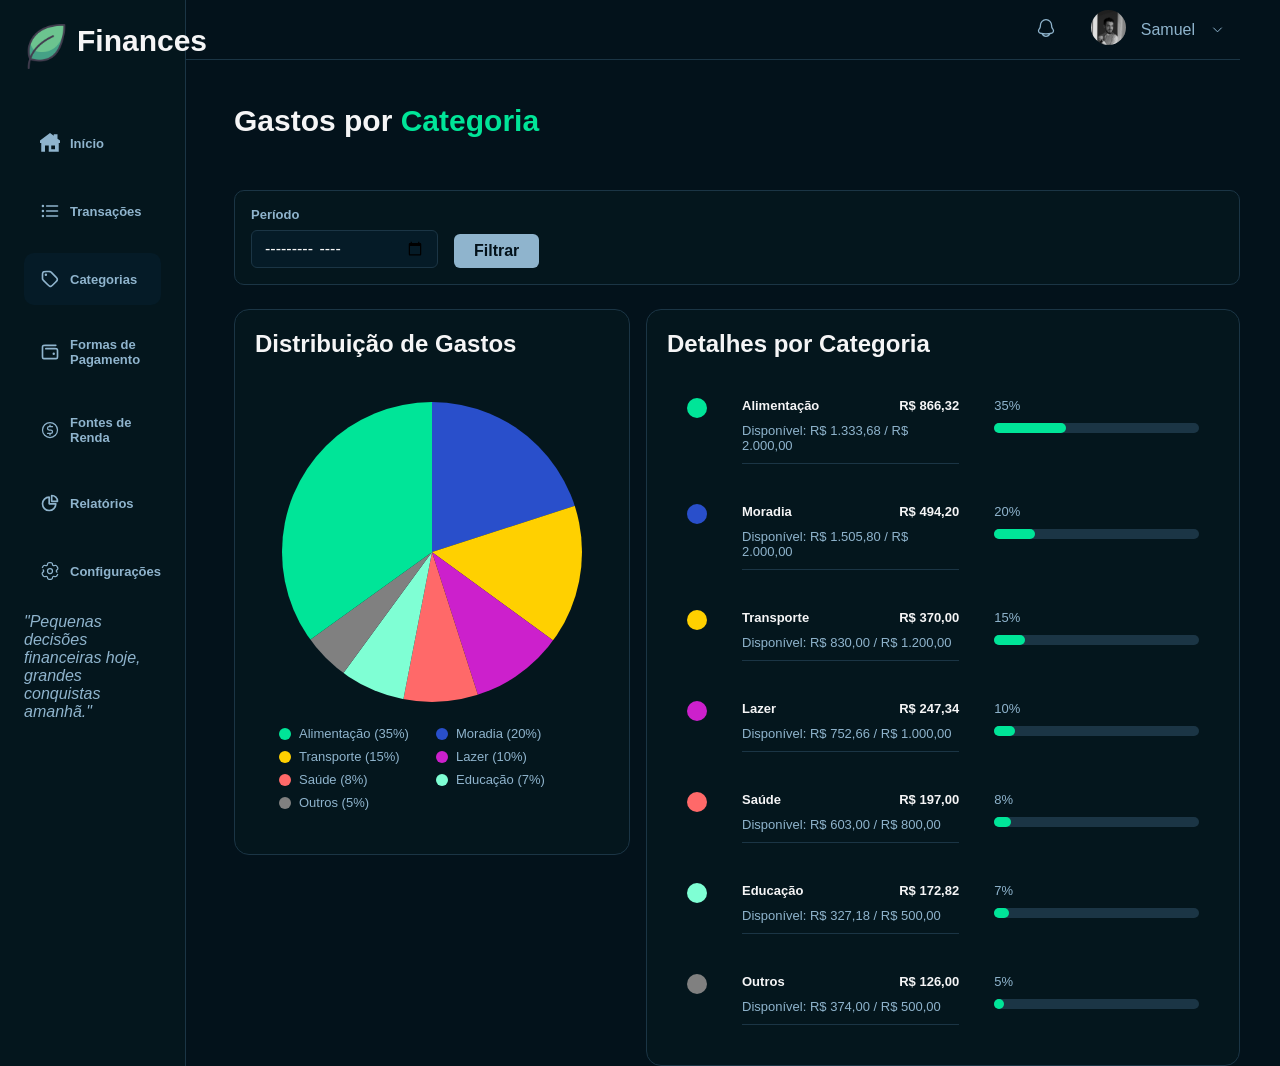
==== frontend/category.html @ 67571fc2 "category.html created, components.css, category.css and index.css created" ====
<!DOCTYPE html>
<html lang="pt-br">
<head>
    <meta charset="UTF-8">
    <meta name="viewport" content="width=device-width, initial-scale=1.0">
    <title>Categorias - Finances</title>

    <link rel="stylesheet" href="css/reset.css">
    <link rel="stylesheet" href="css/variables.css">
    <link rel="stylesheet" href="css/global.css">
    <link rel="stylesheet" href="css/layout.css">
    <link rel="stylesheet" href="css/components.css">
    <link rel="stylesheet" href="css/pages/category.css">
</head>
<body>

    <div class="app">

        <aside class="sidebar">
            <header class="logo">
                <img src="images/finances-logo.png" alt="Logotipo Finances" width="45" height="45">
                <span class="logo-name">Finances</span>
            </header>

            <nav class="sidebar-menu">
                <a href="index.html" class="nav-link">
                    <img src="images/svg-icons/svg-home.svg" alt="" width="20" height="20">
                    Início
                </a>
                <a href="transactions.html" class="nav-link">
                    <img src="images/svg-icons/svg-transactions.svg" alt="" width="20" height="20">
                    Transações
                </a>
                <a href="category.html" class="nav-link" style="background-color: var(--color-input);">
                    <img src="images/svg-icons/svg-categories.svg" alt="" width="20" height="20">
                    Categorias
                </a>
                <a href="" class="nav-link">
                    <img src="images/svg-icons/svg-payment-methods.svg" alt="" width="20" height="20">
                    Formas de Pagamento
                </a>
                <a href="" class="nav-link">
                    <img src="images/svg-icons/svg-incomes.svg" alt="" width="20" height="20">
                    Fontes de Renda
                </a>
                <a href="" class="nav-link">
                    <img src="images/svg-icons/svg-reports.svg" alt="" width="20" height="20">
                    Relatórios
                </a>
                <a href="" class="nav-link">
                    <img src="images/svg-icons/svg-settings.svg" alt="" width="20" height="20">
                    Configurações
                </a>
            </nav>

            <footer class="sidebar-quote">
                <blockquote class="quote">
                    <em>"Pequenas decisões financeiras hoje, grandes conquistas amanhã."</em>
                </blockquote>
            </footer>
        </aside>

        <main class="main-content">

            <header class="topbar">
                <div class="topbar-spacer"></div>

                <div class="topbar-options">
                    <button class="notifications-button" aria-label="Notificações">
                        <img class="notifications-icon" src="images/svg-icons/svg-notification.svg" alt="">
                    </button>

                    <button class="user-options" aria-label="Opções do usuário">
                        <div class="profile-picture">
                            <img class="profile-image" src="images/user-pic.png" alt="Foto de perfil de Samuel">
                        </div>

                        <span class="profile-name">Samuel</span>

                        <img class="dropdown" src="images/svg-icons/svg-arrow-dropdown.svg" alt="">
                    </button>
                </div>
            </header>

            <section class="dashboard">

                <header class="page-header">
                    <div class="page-title">
                        <h1 class="greeting">Gastos por <span class="main-word">Categoria</span></h1>
                    </div>
                </header>

                <div class="filters-container">
                    <div class="filter-group">
                        <label for="filter-date">Período</label>
                        <input type="month" id="filter-date" class="month">
                    </div>
                    
                    <button class="btn">Filtrar</button>
                </div>

                <section class="category-dashboard-container">

                    <!-- Coluna 1: Gráfico de Pizza -->
                    <article class="card">
                        <header class="card-header">
                            <h2 class="card-title">Distribuição de Gastos</h2>
                        </header>

                        <div class="pie-chart-container">
                            <svg class="pie-chart-svg" viewBox="0 0 42 42">
                                <!--
                                    FEITO COM IA usando como base os dados de exemplo das categorias:
                                    Alimentação: 866.32 (35%) -> stroke-dasharray="35 100"
                                    Moradia: 494.20 (20%) -> stroke-dasharray="20 100" offset: -35
                                    Transporte: 370.00 (15%) -> stroke-dasharray="15 100" offset: -55
                                    Lazer: 247.34 (10%) -> stroke-dasharray="10 100" offset: -70
                                    Saúde: 197.00 (8%) -> stroke-dasharray="8 100" offset: -80
                                    Educação: 172.82 (7%) -> stroke-dasharray="7 100" offset: -88
                                    Outros: 126.00 (5%) -> stroke-dasharray="5 100" offset: -95
                                -->
                                <circle class="pie-segment" cx="21" cy="21" r="15.915" stroke="var(--color-moradia)" stroke-dasharray="20 100" stroke-dashoffset="0"></circle>
                                <circle class="pie-segment" cx="21" cy="21" r="15.915" stroke="var(--color-transporte)" stroke-dasharray="15 100" stroke-dashoffset="-20"></circle>
                                <circle class="pie-segment" cx="21" cy="21" r="15.915" stroke="var(--color-lazer)" stroke-dasharray="10 100" stroke-dashoffset="-35"></circle>
                                <circle class="pie-segment" cx="21" cy="21" r="15.915" stroke="var(--color-saude)" stroke-dasharray="8 100" stroke-dashoffset="-45"></circle>
                                <circle class="pie-segment" cx="21" cy="21" r="15.915" stroke="var(--color-educacao)" stroke-dasharray="7 100" stroke-dashoffset="-53"></circle>
                                <circle class="pie-segment" cx="21" cy="21" r="15.915" stroke="var(--color-outros)" stroke-dasharray="5 100" stroke-dashoffset="-60"></circle>
                                <circle class="pie-segment" cx="21" cy="21" r="15.915" stroke="var(--color-primary)" stroke-dasharray="35 100" stroke-dashoffset="-65"></circle>
                            </svg>

                            <div class="chart-legend">
                                <div class="legend-item">
                                    <div class="legend-color" style="background-color: var(--color-primary);"></div>
                                    <span>Alimentação (35%)</span>
                                </div>
                                <div class="legend-item">
                                    <div class="legend-color" style="background-color: var(--color-moradia);"></div>
                                    <span>Moradia (20%)</span>
                                </div>
                                <div class="legend-item">
                                    <div class="legend-color" style="background-color: var(--color-transporte);"></div>
                                    <span>Transporte (15%)</span>
                                </div>
                                <div class="legend-item">
                                    <div class="legend-color" style="background-color: var(--color-lazer);"></div>
                                    <span>Lazer (10%)</span>
                                </div>
                                <div class="legend-item">
                                    <div class="legend-color" style="background-color: var(--color-saude);"></div>
                                    <span>Saúde (8%)</span>
                                </div>
                                <div class="legend-item">
                                    <div class="legend-color" style="background-color: var(--color-educacao);"></div>
                                    <span>Educação (7%)</span>
                                </div>
                                <div class="legend-item">
                                    <div class="legend-color" style="background-color: var(--color-outros);"></div>
                                    <span>Outros (5%)</span>
                                </div>
                            </div>
                        </div>
                    </article>

                    <!-- Coluna 2: Lista de Categorias Full Width -->
                    <article class="card">
                        <header class="card-header">
                            <h2 class="card-title">Detalhes por Categoria</h2>
                        </header>

                        <ul class="dashboard-categories-list">
                            <li>
                                <div class="dashboard-category-card">
                                    <div class="dashboard-category-icon alimentação"></div>
                                    <div class="category-details">
                                        <div class="dashboard-category-info">
                                            <p class="dashboard-category-name">Alimentação</p>
                                            <p class="dashboard-category-expenses">R$ 866,32</p>
                                        </div>
                                        <p class="dashboard-category-available">
                                            Disponível: R$ 1.333,68 / R$ 2.000,00
                                        </p>
                                    </div>
                                    <div class="category-progress-container">
                                        <p class="dashboard-category-percentage">35%</p>
                                        <div class="dashboard-progress-bar">
                                            <div class="dashboard-progress" style="width: 35%;"></div>
                                        </div>
                                    </div>
                                </div>
                            </li>
                            <li>
                                <div class="dashboard-category-card">
                                    <div class="dashboard-category-icon moradia"></div>
                                    <div class="category-details">
                                        <div class="dashboard-category-info">
                                            <p class="dashboard-category-name">Moradia</p>
                                            <p class="dashboard-category-expenses">R$ 494,20</p>
                                        </div>
                                        <p class="dashboard-category-available">
                                            Disponível: R$ 1.505,80 / R$ 2.000,00
                                        </p>
                                    </div>
                                    <div class="category-progress-container">
                                        <p class="dashboard-category-percentage">20%</p>
                                        <div class="dashboard-progress-bar">
                                            <div class="dashboard-progress" style="width: 20%;"></div>
                                        </div>
                                    </div>
                                </div>
                            </li>
                            <li>
                                <div class="dashboard-category-card">
                                    <div class="dashboard-category-icon transporte"></div>
                                    <div class="category-details">
                                        <div class="dashboard-category-info">
                                            <p class="dashboard-category-name">Transporte</p>
                                            <p class="dashboard-category-expenses">R$ 370,00</p>
                                        </div>
                                        <p class="dashboard-category-available">
                                            Disponível: R$ 830,00 / R$ 1.200,00
                                        </p>
                                    </div>
                                    <div class="category-progress-container">
                                        <p class="dashboard-category-percentage">15%</p>
                                        <div class="dashboard-progress-bar">
                                            <div class="dashboard-progress" style="width: 15%;"></div>
                                        </div>
                                    </div>
                                </div>
                            </li>
                            <li>
                                <div class="dashboard-category-card">
                                    <div class="dashboard-category-icon lazer"></div>
                                    <div class="category-details">
                                        <div class="dashboard-category-info">
                                            <p class="dashboard-category-name">Lazer</p>
                                            <p class="dashboard-category-expenses">R$ 247,34</p>
                                        </div>
                                        <p class="dashboard-category-available">
                                            Disponível: R$ 752,66 / R$ 1.000,00
                                        </p>
                                    </div>
                                    <div class="category-progress-container">
                                        <p class="dashboard-category-percentage">10%</p>
                                        <div class="dashboard-progress-bar">
                                            <div class="dashboard-progress" style="width: 10%;"></div>
                                        </div>
                                    </div>
                                </div>
                            </li>
                            <li>
                                <div class="dashboard-category-card">
                                    <div class="dashboard-category-icon saude"></div>
                                    <div class="category-details">
                                        <div class="dashboard-category-info">
                                            <p class="dashboard-category-name">Saúde</p>
                                            <p class="dashboard-category-expenses">R$ 197,00</p>
                                        </div>
                                        <p class="dashboard-category-available">
                                            Disponível: R$ 603,00 / R$ 800,00
                                        </p>
                                    </div>
                                    <div class="category-progress-container">
                                        <p class="dashboard-category-percentage">8%</p>
                                        <div class="dashboard-progress-bar">
                                            <div class="dashboard-progress" style="width: 8%;"></div>
                                        </div>
                                    </div>
                                </div>
                            </li>
                            <li>
                                <div class="dashboard-category-card">
                                    <div class="dashboard-category-icon educacao"></div>
                                    <div class="category-details">
                                        <div class="dashboard-category-info">
                                            <p class="dashboard-category-name">Educação</p>
                                            <p class="dashboard-category-expenses">R$ 172,82</p>
                                        </div>
                                        <p class="dashboard-category-available">
                                            Disponível: R$ 327,18 / R$ 500,00
                                        </p>
                                    </div>
                                    <div class="category-progress-container">
                                        <p class="dashboard-category-percentage">7%</p>
                                        <div class="dashboard-progress-bar">
                                            <div class="dashboard-progress" style="width: 7%;"></div>
                                        </div>
                                    </div>
                                </div>
                            </li>
                            <li>
                                <div class="dashboard-category-card">
                                    <div class="dashboard-category-icon outros"></div>
                                    <div class="category-details">
                                        <div class="dashboard-category-info">
                                            <p class="dashboard-category-name">Outros</p>
                                            <p class="dashboard-category-expenses">R$ 126,00</p>
                                        </div>
                                        <p class="dashboard-category-available">
                                            Disponível: R$ 374,00 / R$ 500,00
                                        </p>
                                    </div>
                                    <div class="category-progress-container">
                                        <p class="dashboard-category-percentage">5%</p>
                                        <div class="dashboard-progress-bar">
                                            <div class="dashboard-progress" style="width: 5%;"></div>
                                        </div>
                                    </div>
                                </div>
                            </li>
                        </ul>
                    </article>

                </section>

            </section>
        </main>

    </div>

</body>
</html>
---- frontend/css/variables.css ----
:root {

    /*
    COLORS
    */
    --color-background: #03121b;
    --color-surface: #04161d;
    --color-input: #051b27;

    --color-text-primary: #f5f5f6;
    --color-text-secondary: #8fb4cd;

    --color-primary: #00e598;

    --color-border: #1b3545;

    --color-danger: #c40a47;
    --color-moradia: rgb(41, 79, 203);
    --color-transporte: rgb(255, 208, 0);
    --color-lazer: rgb(204, 32, 204);
    --color-saude: rgb(255, 105, 105);
    --color-educacao: aquamarine;
    --color-outros: gray;

    /*
    BORDER
    */
    --radius-small: 6px;
    --radius-medium: 10px;
    --radius-large: 16px;

    /*
    SPACING
    */
    --spacing-small: 8px;
    --spacing-medium: 16px;
    --spacing-large: 24px;
    --spacing-xl: 48px;

    /* 
    CATEGORY COLORS
    */
    --category-total-income: #2d4898;
    --category-emergency-fund: #54008b;

}
---- frontend/css/global.css ----
body {
    background-color: var(--color-background);
    color: var(--color-text-primary);
    font-family: Arial, Helvetica, sans-serif;
}

a {
    color: var(--color-primary);
}

h1,h2,h3 {
    color: var(--color-text-primary);
}

p {
    color: var(--color-text-secondary);
}
---- frontend/css/layout.css ----
.app {
    display: grid;
    grid-template-columns: 15% 1fr;
    min-height: 100vh;

    padding-right: 40px;
}

/*
SIDEBAR
*/
.sidebar {

    padding: var(--spacing-large);
    background-color: var(--color-surface);
}

.sidebar-menu {
    margin-top: var(--spacing-xl);
}

/*
MAIN CONTENT
*/
.topbar {
    display: grid;

    grid-template-columns: 1fr auto;

    min-height: 60px;

    align-items: center;
}

/*
HEADER
*/
.page-header {
    display: grid;
    grid-template-columns: 1fr auto;
    min-height: 130px;
    align-items: center;
}

.dashboard {
    padding-left: var(--spacing-xl);
}

/* === CATEGORIES OVERVIEW === */
.categories-overview {
    display: grid;
    grid-template-columns: repeat(4, 1fr);
    gap: var(--spacing-medium);
    margin-bottom: var(--spacing-medium);
}

.dashboard-grid {
    display: grid;
    grid-template-columns: 1fr 1fr;
    gap: var(--spacing-medium);
}

/*
BORDERS
*/
.sidebar {
    border-right: 1px solid var(--color-border);
}

.topbar {
    border-bottom: 1px solid var(--color-border);
}
---- frontend/css/components.css ----
.logo {
    display: grid;
    grid-template-columns: auto 1fr;
    gap: var(--spacing-small);
    font: 900 30px Arial, Helvetica, sans-serif;
}

/* SIDEBAR LINKS */
.nav-link {
    display: flex;
    align-items: center;
    gap: 10px;

    margin: var(--spacing-medium) 0;
    padding: var(--spacing-medium);

    border-radius: 10px;

    color: var(--color-text-secondary);

    font-size: small;
    font-weight: 600;
}

.nav-link:hover {
    background-color: var(--color-input);
}

.nav-link:active {
    background-color: var(--color-primary);
}

.quote {
    color: var(--color-text-secondary);
}

/* TOPBAR CONFIG */
.topbar-options {
    display: flex;
    align-items: center;
    gap: 10px;
}

/* NOTIFICATION BUTTON */
.notifications-button {
    width: 50px;
    height: 50px;

    flex-shrink: 0;

    background-color: transparent;
    border: none;
    border-radius: 40%;

    cursor: pointer;
}

.notifications-button:hover {
    background-color: var(--color-input);
}

.notifications-icon {
    width: 20px;
    height: 20px;
}

/* USER OPTIONS */
.user-options {
    display: flex;
    align-items: center;
    gap: 10px;

    padding: 10px;
    max-height: 50px;

    align-items: center;

    background-color: transparent;
    color: var(--color-text-secondary);

    border: none;
    border-radius: 20px;

    cursor: pointer;
}

.user-options:hover {
    background-color: var(--color-input);
}

.profile-image {
    width: 35px;
    height: 35px;
    border-radius: 50%;
    margin-right: 5px;
}

/* DROPDOWN BUTTON */
.dropdown {
    width: 25px;
    height: 25px;
}

/* SAUDAÇÃO DA PÁGINA */
.greeting {
    font: 700 30px Arial, Helvetica, sans-serif;
    color: var(--color-text-primary);
    padding-bottom: var(--spacing-small);
}

.main-word {
    color: var(--color-primary);
}

/* STANDARD BUTTON */
.btn {
    background-color: var(--color-text-secondary);
    color: var(--color-background);
    border: none;
    padding: 8px 20px;
    border-radius: var(--radius-small);
    font-weight: 600;
    cursor: pointer;
    transition: opacity 0.2s;
}

.btn:hover {
    opacity: 0.9;
}

.primary-btn {
    background-color: var(--color-primary);
}

.margin-left-auto {
    margin-left: auto;
}

/* TRANSACTION FILTERS */
.filters-container {
    display: flex;
    gap: var(--spacing-medium);
    margin-bottom: var(--spacing-large);
    background-color: var(--color-surface);
    padding: var(--spacing-medium);
    border-radius: var(--radius-medium);
    border: 1px solid var(--color-border);
    align-items: flex-end;
}

.filter-group {
    display: flex;
    flex-direction: column;
    gap: var(--spacing-small);
}

.filter-group label {
    font-size: small;
    color: var(--color-text-secondary);
    font-weight: 600;
}

.filter-group select, .filter-group input {
    background-color: var(--color-input);
    color: var(--color-text-primary);
    border: 1px solid var(--color-border);
    padding: 8px 12px;
    border-radius: var(--radius-small);
    outline: none;
    cursor: pointer;
}

/* CATEGORIA DE GASTOS */
.card {

    padding: 20px;

    border: 1px solid var(--color-border);
    border-radius: 15px;

    background-color: var(--color-surface);
}

.card-title {
    font-weight: 600;

    color: var(--color-text-primary);
}

.card-header {
    padding-bottom: 20px;
}

.transactions-header {
    display: grid;
    grid-template-columns: 1fr auto;
    align-items: center;
    align-content: space-between;
}

.see-more-button {
    font-size: small;
    cursor: pointer;
}

/* HISTÓRICO DE TRANSAÇÕES */
.transactions-list {
    border-collapse: collapse;
    width: 100%;
}

.transaction-card {
    display: grid;
    grid-template-columns: auto 1fr 1fr 1fr;
    align-items: center;
    gap: 30px;

    padding: 15px;

    border-top: 1px solid var(--color-border);
}

.transaction-icon-cell {
    display: flex;
    justify-content: center;
}

.transaction-icon {
    width: 30px;
    height: 30px;

    padding: 5px;

    border-radius: 50%;

    background-color: var(--color-text-secondary);
}

.transaction-column p {
    font-size: small;
}

.transaction-name {
    font-weight: 600;
    color: var(--color-text-primary);
}

.transaction-payment-method span {
    font-size: small;
    
    padding: 5px 15px;

    border-radius: 15px;
    
    background-color: var(--color-text-secondary);
}

/* CARDS DE CATEGORIAS DA SESSÃO 'CATEGORIAS DE GASTOS' */
.dashboard-category-card {
    display: grid;
    grid-template-columns: 20px 1fr 40%;
    gap: 35px;

    align-items: start;

    padding: 20px;

    background-color: var(--color-surface);
}

.category-details {
    display: block;
}

.category-progress-container {
    display: block;
}

.dashboard-category-icon {
    width: 20px;
    height: 20px;

    border-radius: 50%;

    background-color: var(--color-primary);
}

.moradia {
    background-color: var(--color-moradia);
}

.transporte {
    background-color: var(--color-transporte);
}

.lazer {
    background-color: var(--color-lazer);
}

.saude {
    background-color: var(--color-saude);
}

.educacao {
    background-color: var(--color-educacao);
}

.outros {
    background-color: var(--color-outros);
}

.dashboard-category-info {
    display: flex;
    justify-content: space-between;
    align-items: center;
}

.dashboard-category-info p {

    color: var(--color-text-primary);

    font-size: small;
    font-weight: 600;
}

.dashboard-category-available {
    font-size: small;

    padding: 10px 0;

    border-bottom: 1px solid var(--color-border);
}

.dashboard-category-percentage {
    font-size: small;
}

.dashboard-progress-bar {
    background-color: var(--color-border);
    border-radius: 15px;
}

.dashboard-progress {
    background-color: var(--color-primary);
    width: 35%;
    height: 10px;
    border-radius: 10px;

    margin: 10px 0;
}
---- frontend/css/pages/category.css ----
.category-dashboard-container {
    display: grid;
    grid-template-columns: 1fr 1.5fr;
    gap: var(--spacing-medium);
    align-items: start;
}

.pie-chart-container {
    display: flex;
    flex-direction: column;
    align-items: center;
    justify-content: center;
    padding: var(--spacing-large);
    text-align: center;
}

.pie-chart-svg {
    width: 300px;
    height: 300px;
    transform: rotate(-90deg);
    border-radius: 50%;
}

.pie-segment {
    fill: none;
    stroke-width: 32; /* Thickness of the ring */
}

/* Legend styles */
.chart-legend {
    margin-top: var(--spacing-large);
    display: grid;
    grid-template-columns: 1fr 1fr;
    gap: var(--spacing-small);
    width: 100%;
}

.legend-item {
    display: flex;
    align-items: center;
    gap: 8px;
    font-size: small;
    color: var(--color-text-secondary);
}

.legend-color {
    width: 12px;
    height: 12px;
    border-radius: 50%;
}

@media (max-width: 1024px) {
    .category-dashboard-container {
        grid-template-columns: 1fr;
    }
}
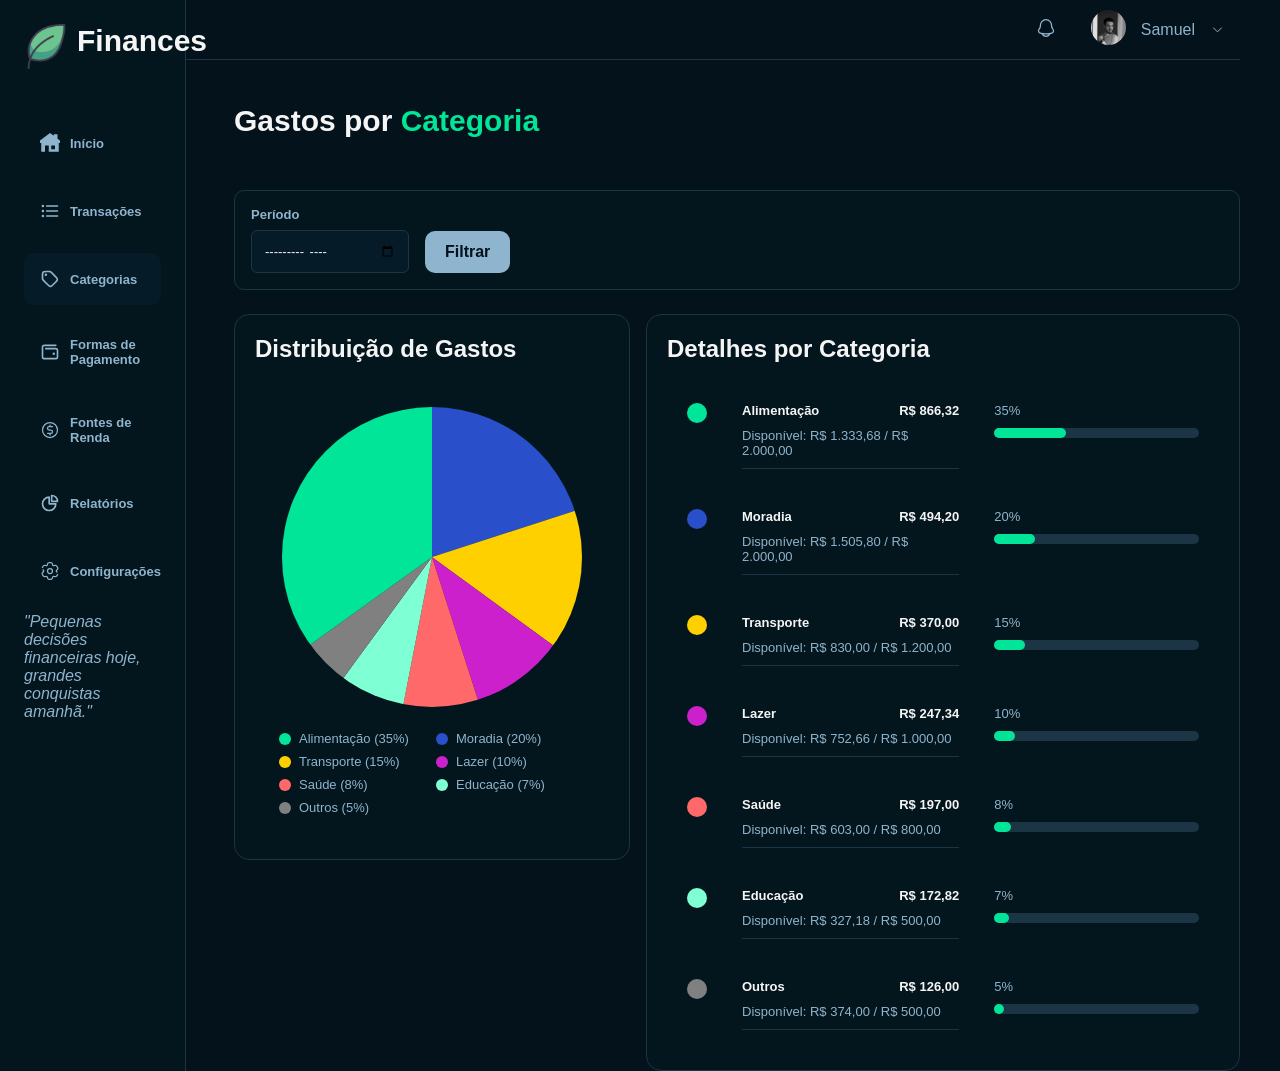
==== commit 87433e19: "created payment method screen" ====
--- a/frontend/category.html
+++ b/frontend/category.html
@@ -35,7 +35,7 @@
                     <img src="images/svg-icons/svg-categories.svg" alt="" width="20" height="20">
                     Categorias
                 </a>
-                <a href="" class="nav-link">
+                <a href="payment-methods.html" class="nav-link">
                     <img src="images/svg-icons/svg-payment-methods.svg" alt="" width="20" height="20">
                     Formas de Pagamento
                 </a>
@@ -93,7 +93,7 @@
                 <div class="filters-container">
                     <div class="filter-group">
                         <label for="filter-date">Período</label>
-                        <input type="month" id="filter-date" class="month">
+                        <input type="month" id="filter-date" class="filter-date">
                     </div>
                     
                     <button class="btn">Filtrar</button>
--- a/frontend/css/components.css
+++ b/frontend/css/components.css
@@ -117,8 +117,8 @@
     background-color: var(--color-text-secondary);
     color: var(--color-background);
     border: none;
-    padding: 8px 20px;
-    border-radius: var(--radius-small);
+    padding: 12px 20px;
+    border-radius: var(--radius-medium);
     font-weight: 600;
     cursor: pointer;
     transition: opacity 0.2s;
@@ -148,6 +148,10 @@
     align-items: flex-end;
 }
 
+.border-none {
+    border: none;
+}
+
 .filter-group {
     display: flex;
     flex-direction: column;
@@ -160,14 +164,33 @@
     font-weight: 600;
 }
 
-.filter-group select, .filter-group input {
+.filter-select, .filter-date {
     background-color: var(--color-input);
     color: var(--color-text-primary);
     border: 1px solid var(--color-border);
-    padding: 8px 12px;
+    padding: 12px;
     border-radius: var(--radius-small);
+    font-size: small;
     outline: none;
     cursor: pointer;
+}
+
+.filter-search {
+    background-color: var(--color-input);
+    color: var(--color-text-secondary);
+    font-weight: 600;
+    border: 1px solid var(--color-border);
+    padding: 12px;
+    border-radius: var(--radius-small);
+    font-size: small;
+    outline: none;
+    cursor: pointer;
+}
+
+.filter-search::placeholder {
+    font-family: Arial, Helvetica, sans-serif;
+    font-weight: 600;
+    color: var(--color-text-secondary);
 }
 
 /* CATEGORIA DE GASTOS */
@@ -255,7 +278,7 @@
     background-color: var(--color-text-secondary);
 }
 
-/* CARDS DE CATEGORIAS DA SESSÃO 'CATEGORIAS DE GASTOS' */
+/* CARDS DE CATEGORIAS DA SESSÃO 'GASTOS POR CATEGORIA' */
 .dashboard-category-card {
     display: grid;
     grid-template-columns: 20px 1fr 40%;
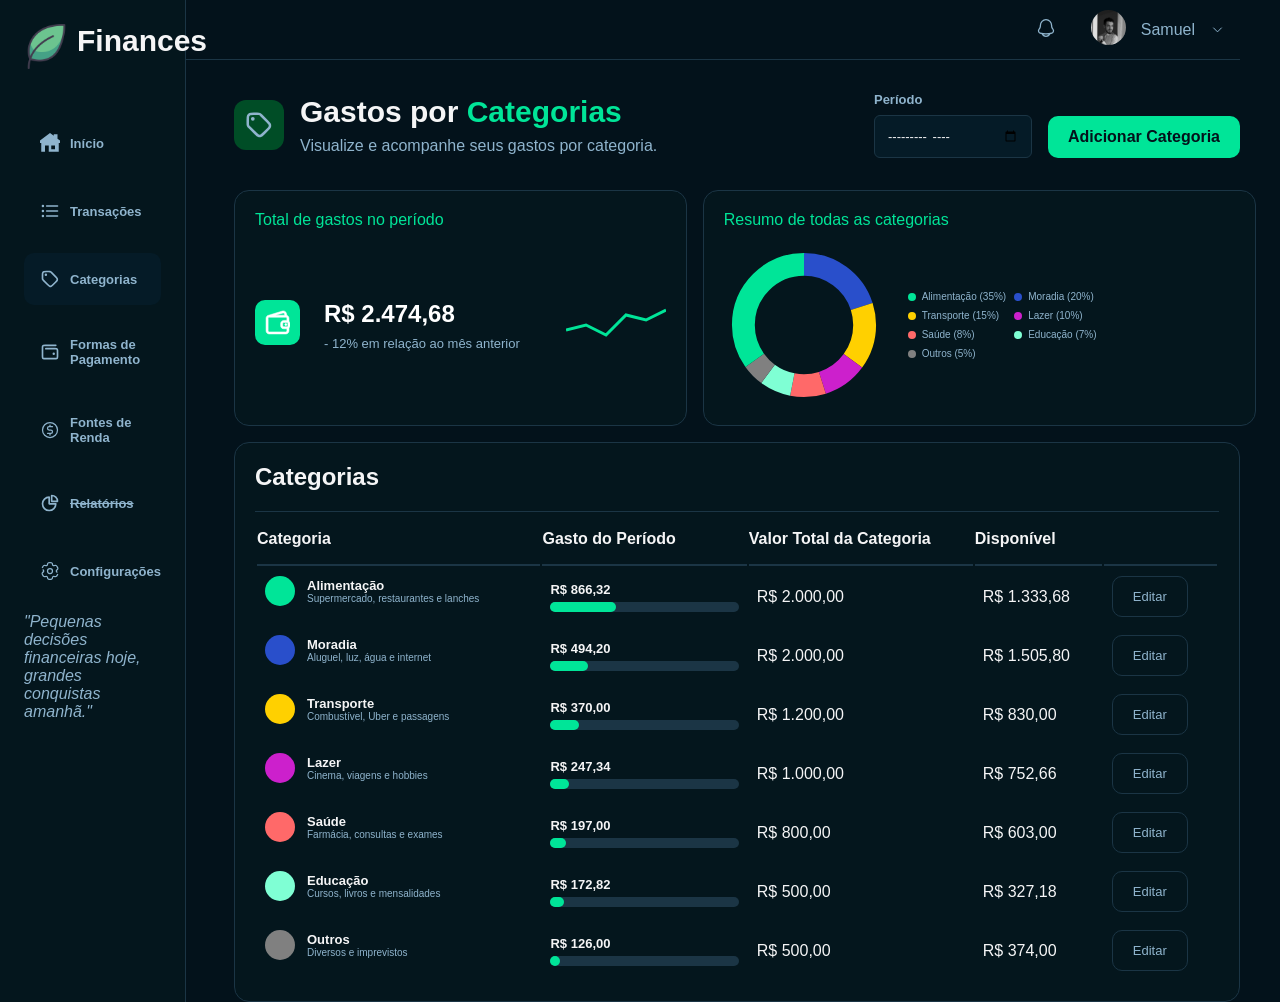
==== commit a3097ffc: "finished income.html" ====
--- a/frontend/category.html
+++ b/frontend/category.html
@@ -39,13 +39,13 @@
                     <img src="images/svg-icons/svg-payment-methods.svg" alt="" width="20" height="20">
                     Formas de Pagamento
                 </a>
-                <a href="" class="nav-link">
+                <a href="income.html" class="nav-link">
                     <img src="images/svg-icons/svg-incomes.svg" alt="" width="20" height="20">
                     Fontes de Renda
                 </a>
                 <a href="" class="nav-link">
                     <img src="images/svg-icons/svg-reports.svg" alt="" width="20" height="20">
-                    Relatórios
+                    <del>Relatórios</del>
                 </a>
                 <a href="" class="nav-link">
                     <img src="images/svg-icons/svg-settings.svg" alt="" width="20" height="20">
@@ -62,7 +62,7 @@
 
         <main class="main-content">
 
-            <header class="topbar">
+            <section class="topbar">
                 <div class="topbar-spacer"></div>
 
                 <div class="topbar-options">
@@ -80,45 +80,60 @@
                         <img class="dropdown" src="images/svg-icons/svg-arrow-dropdown.svg" alt="">
                     </button>
                 </div>
-            </header>
+            </section>
 
             <section class="dashboard">
 
-                <header class="page-header">
+                <header class="category-header page-header">
+                    <div class="header--icon">
+                        <img src="images/svg-icons/svg-categories.svg" alt="" width="30" height="30">
+                    </div>
+
                     <div class="page-title">
-                        <h1 class="greeting">Gastos por <span class="main-word">Categoria</span></h1>
+                        <h1 class="greeting">Gastos por <span class="main-word">Categorias</span></h1>
+                        <p>Visualize e acompanhe seus gastos por categoria.</p>
+                    </div>
+
+                    <div class="category-header-actions">
+                        <div class="filter-group">
+                            <label for="filter-date">Período</label>
+                            <input type="month" id="filter-date" class="filter-date">
+                        </div>
+                        <button class="btn primary-btn">Adicionar Categoria</button>
                     </div>
                 </header>
 
-                <div class="filters-container">
-                    <div class="filter-group">
-                        <label for="filter-date">Período</label>
-                        <input type="month" id="filter-date" class="filter-date">
-                    </div>
-                    
-                    <button class="btn">Filtrar</button>
-                </div>
-
-                <section class="category-dashboard-container">
-
-                    <!-- Coluna 1: Gráfico de Pizza -->
-                    <article class="card">
-                        <header class="card-header">
-                            <h2 class="card-title">Distribuição de Gastos</h2>
+                <section class="category-summary-row">
+
+                    <article class="card total-spending-card">
+                        <header class="total-spending-header">
+                            <p class="card-title total-spending-title">Total de gastos no período</p>
                         </header>
 
-                        <div class="pie-chart-container">
+                        <div class="total-spending-body">
+                            <div class="total-spending-icon">
+                                <img src="images/svg-icons/category-wallet.svg">
+                            </div>
+                            <div class="total-spending-info">
+                                <span class="total-spending-value">R$ 2.474,68</span>
+                                <span class="total-spending-comparison">- 12% em relação ao mês anterior</span>
+                            </div>
+                            <div class="sparkline-container margin-left-auto">
+                                <svg class="sparkline-svg" viewBox="0 0 100 40">
+                                    <polyline fill="none" stroke="var(--color-primary)" stroke-width="3"
+                                        points="0,30 20,25 40,35 60,15 80,20 100,10" />
+                                </svg>
+                            </div>
+                        </div>
+                    </article>
+
+                    <article class="card distribution-card">
+                        <header class="total-spending-header">
+                            <p class="card-title total-spending-title">Resumo de todas as categorias</p>
+                        </header>
+
+                        <div class="distribution-content">
                             <svg class="pie-chart-svg" viewBox="0 0 42 42">
-                                <!--
-                                    FEITO COM IA usando como base os dados de exemplo das categorias:
-                                    Alimentação: 866.32 (35%) -> stroke-dasharray="35 100"
-                                    Moradia: 494.20 (20%) -> stroke-dasharray="20 100" offset: -35
-                                    Transporte: 370.00 (15%) -> stroke-dasharray="15 100" offset: -55
-                                    Lazer: 247.34 (10%) -> stroke-dasharray="10 100" offset: -70
-                                    Saúde: 197.00 (8%) -> stroke-dasharray="8 100" offset: -80
-                                    Educação: 172.82 (7%) -> stroke-dasharray="7 100" offset: -88
-                                    Outros: 126.00 (5%) -> stroke-dasharray="5 100" offset: -95
-                                -->
                                 <circle class="pie-segment" cx="21" cy="21" r="15.915" stroke="var(--color-moradia)" stroke-dasharray="20 100" stroke-dashoffset="0"></circle>
                                 <circle class="pie-segment" cx="21" cy="21" r="15.915" stroke="var(--color-transporte)" stroke-dasharray="15 100" stroke-dashoffset="-20"></circle>
                                 <circle class="pie-segment" cx="21" cy="21" r="15.915" stroke="var(--color-lazer)" stroke-dasharray="10 100" stroke-dashoffset="-35"></circle>
@@ -128,7 +143,7 @@
                                 <circle class="pie-segment" cx="21" cy="21" r="15.915" stroke="var(--color-primary)" stroke-dasharray="35 100" stroke-dashoffset="-65"></circle>
                             </svg>
 
-                            <div class="chart-legend">
+                            <div class="chart-legend-horizontal">
                                 <div class="legend-item">
                                     <div class="legend-color" style="background-color: var(--color-primary);"></div>
                                     <span>Alimentação (35%)</span>
@@ -160,157 +175,169 @@
                             </div>
                         </div>
                     </article>
-
-                    <!-- Coluna 2: Lista de Categorias Full Width -->
-                    <article class="card">
-                        <header class="card-header">
-                            <h2 class="card-title">Detalhes por Categoria</h2>
-                        </header>
-
-                        <ul class="dashboard-categories-list">
-                            <li>
-                                <div class="dashboard-category-card">
-                                    <div class="dashboard-category-icon alimentação"></div>
-                                    <div class="category-details">
-                                        <div class="dashboard-category-info">
-                                            <p class="dashboard-category-name">Alimentação</p>
-                                            <p class="dashboard-category-expenses">R$ 866,32</p>
-                                        </div>
-                                        <p class="dashboard-category-available">
-                                            Disponível: R$ 1.333,68 / R$ 2.000,00
-                                        </p>
-                                    </div>
-                                    <div class="category-progress-container">
-                                        <p class="dashboard-category-percentage">35%</p>
-                                        <div class="dashboard-progress-bar">
-                                            <div class="dashboard-progress" style="width: 35%;"></div>
-                                        </div>
-                                    </div>
-                                </div>
-                            </li>
-                            <li>
-                                <div class="dashboard-category-card">
-                                    <div class="dashboard-category-icon moradia"></div>
-                                    <div class="category-details">
-                                        <div class="dashboard-category-info">
-                                            <p class="dashboard-category-name">Moradia</p>
-                                            <p class="dashboard-category-expenses">R$ 494,20</p>
-                                        </div>
-                                        <p class="dashboard-category-available">
-                                            Disponível: R$ 1.505,80 / R$ 2.000,00
-                                        </p>
-                                    </div>
-                                    <div class="category-progress-container">
-                                        <p class="dashboard-category-percentage">20%</p>
+                </section>
+
+                <!-- Tabela de Categorias -->
+                <section class="categories-table-card card">
+                    <header class="card-header">
+                        <h2 class="card-title">Categorias</h2>
+                    </header>
+
+                    <table class="full-width-table">
+                        <thead>
+                            <tr>
+                                <th>Categoria</th>
+                                <th>Gasto do Período</th>
+                                <th>Valor Total da Categoria</th>
+                                <th>Disponível</th>
+                                <th></th>
+                            </tr>
+                        </thead>
+                        <tbody class="table-body">
+                            <tr>
+                                <td class="category-cell">
+                                    <div class="category-cell-icon alimentacao"></div>
+                                    <div class="category-cell-info">
+                                        <span class="category-cell-name">Alimentação</span>
+                                        <span class="category-cell-desc">Supermercado, restaurantes e lanches</span>
+                                    </div>
+                                </td>
+                                <td>
+                                    <div class="spending-cell-content">
+                                        <span class="spending-value">R$ 866,32</span>
+                                        <div class="dashboard-progress-bar">
+                                            <div class="dashboard-progress"></div>
+                                        </div>
+                                    </div>
+                                </td>
+                                <td>R$ 2.000,00</td>
+                                <td>R$ 1.333,68</td>
+                                <td><button class="btn edit-btn">Editar</button></td>
+                            </tr>
+                            <tr>
+                                <td class="category-cell">
+                                    <div class="category-cell-icon moradia"></div>
+                                    <div class="category-cell-info">
+                                        <span class="category-cell-name">Moradia</span>
+                                        <span class="category-cell-desc">Aluguel, luz, água e internet</span>
+                                    </div>
+                                </td>
+                                <td>
+                                    <div class="spending-cell-content">
+                                        <span class="spending-value">R$ 494,20</span>
                                         <div class="dashboard-progress-bar">
                                             <div class="dashboard-progress" style="width: 20%;"></div>
                                         </div>
                                     </div>
-                                </div>
-                            </li>
-                            <li>
-                                <div class="dashboard-category-card">
-                                    <div class="dashboard-category-icon transporte"></div>
-                                    <div class="category-details">
-                                        <div class="dashboard-category-info">
-                                            <p class="dashboard-category-name">Transporte</p>
-                                            <p class="dashboard-category-expenses">R$ 370,00</p>
-                                        </div>
-                                        <p class="dashboard-category-available">
-                                            Disponível: R$ 830,00 / R$ 1.200,00
-                                        </p>
-                                    </div>
-                                    <div class="category-progress-container">
-                                        <p class="dashboard-category-percentage">15%</p>
+                                </td>
+                                <td>R$ 2.000,00</td>
+                                <td>R$ 1.505,80</td>
+                                <td><button class="btn edit-btn">Editar</button></td>
+                            </tr>
+                            <tr>
+                                <td class="category-cell">
+                                    <div class="category-cell-icon transporte"></div>
+                                    <div class="category-cell-info">
+                                        <span class="category-cell-name">Transporte</span>
+                                        <span class="category-cell-desc">Combustível, Uber e passagens</span>
+                                    </div>
+                                </td>
+                                <td>
+                                    <div class="spending-cell-content">
+                                        <span class="spending-value">R$ 370,00</span>
                                         <div class="dashboard-progress-bar">
                                             <div class="dashboard-progress" style="width: 15%;"></div>
                                         </div>
                                     </div>
-                                </div>
-                            </li>
-                            <li>
-                                <div class="dashboard-category-card">
-                                    <div class="dashboard-category-icon lazer"></div>
-                                    <div class="category-details">
-                                        <div class="dashboard-category-info">
-                                            <p class="dashboard-category-name">Lazer</p>
-                                            <p class="dashboard-category-expenses">R$ 247,34</p>
-                                        </div>
-                                        <p class="dashboard-category-available">
-                                            Disponível: R$ 752,66 / R$ 1.000,00
-                                        </p>
-                                    </div>
-                                    <div class="category-progress-container">
-                                        <p class="dashboard-category-percentage">10%</p>
+                                </td>
+                                <td>R$ 1.200,00</td>
+                                <td>R$ 830,00</td>
+                                </td>
+                                <td><button class="btn edit-btn">Editar</button></td>
+                            </tr>
+                            <tr>
+                                <td class="category-cell">
+                                    <div class="category-cell-icon lazer"></div>
+                                    <div class="category-cell-info">
+                                        <span class="category-cell-name">Lazer</span>
+                                        <span class="category-cell-desc">Cinema, viagens e hobbies</span>
+                                    </div>
+                                </td>
+                                <td>
+                                    <div class="spending-cell-content">
+                                        <span class="spending-value">R$ 247,34</span>
                                         <div class="dashboard-progress-bar">
                                             <div class="dashboard-progress" style="width: 10%;"></div>
                                         </div>
                                     </div>
-                                </div>
-                            </li>
-                            <li>
-                                <div class="dashboard-category-card">
-                                    <div class="dashboard-category-icon saude"></div>
-                                    <div class="category-details">
-                                        <div class="dashboard-category-info">
-                                            <p class="dashboard-category-name">Saúde</p>
-                                            <p class="dashboard-category-expenses">R$ 197,00</p>
-                                        </div>
-                                        <p class="dashboard-category-available">
-                                            Disponível: R$ 603,00 / R$ 800,00
-                                        </p>
-                                    </div>
-                                    <div class="category-progress-container">
-                                        <p class="dashboard-category-percentage">8%</p>
+                                </td>
+                                <td>R$ 1.000,00</td>
+                                <td>R$ 752,66</td>
+                                <td><button class="btn edit-btn">Editar</button></td>
+                            </tr>
+                            <tr>
+                                <td class="category-cell">
+                                    <div class="category-cell-icon saude"></div>
+                                    <div class="category-cell-info">
+                                    <span class="category-cell-name">Saúde</span>
+                                    <span class="category-cell-desc">Farmácia, consultas e exames</span>
+                                    </div>
+                                </td>
+                                <td>
+                                    <div class="spending-cell-content">
+                                        <span class="spending-value">R$ 197,00</span>
                                         <div class="dashboard-progress-bar">
                                             <div class="dashboard-progress" style="width: 8%;"></div>
                                         </div>
                                     </div>
-                                </div>
-                            </li>
-                            <li>
-                                <div class="dashboard-category-card">
-                                    <div class="dashboard-category-icon educacao"></div>
-                                    <div class="category-details">
-                                        <div class="dashboard-category-info">
-                                            <p class="dashboard-category-name">Educação</p>
-                                            <p class="dashboard-category-expenses">R$ 172,82</p>
-                                        </div>
-                                        <p class="dashboard-category-available">
-                                            Disponível: R$ 327,18 / R$ 500,00
-                                        </p>
-                                    </div>
-                                    <div class="category-progress-container">
-                                        <p class="dashboard-category-percentage">7%</p>
+                                </td>
+                                <td>R$ 800,00</td>
+                                <td>R$ 603,00</td>
+                                <td><button class="btn edit-btn">Editar</button></td>
+                            </tr>
+                            <tr>
+                                <td class="category-cell">
+                                    <div class="category-cell-icon educacao"></div>
+                                    <div class="category-cell-info">
+                                    <span class="category-cell-name">Educação</span>
+                                    <span class="category-cell-desc">Cursos, livros e mensalidades</span>
+                                    </div>
+                                </td>
+                                <td>
+                                    <div class="spending-cell-content">
+                                        <span class="spending-value">R$ 172,82</span>
                                         <div class="dashboard-progress-bar">
                                             <div class="dashboard-progress" style="width: 7%;"></div>
                                         </div>
                                     </div>
-                                </div>
-                            </li>
-                            <li>
-                                <div class="dashboard-category-card">
-                                    <div class="dashboard-category-icon outros"></div>
-                                    <div class="category-details">
-                                        <div class="dashboard-category-info">
-                                            <p class="dashboard-category-name">Outros</p>
-                                            <p class="dashboard-category-expenses">R$ 126,00</p>
-                                        </div>
-                                        <p class="dashboard-category-available">
-                                            Disponível: R$ 374,00 / R$ 500,00
-                                        </p>
-                                    </div>
-                                    <div class="category-progress-container">
-                                        <p class="dashboard-category-percentage">5%</p>
+                                </td>
+                                <td>R$ 500,00</td>
+                                <td>R$ 327,18</td>
+                                <td><button class="btn edit-btn">Editar</button></td>
+                                </td>
+                            </tr>
+                            <tr>
+                                <td class="category-cell">
+                                    <div class="category-cell-icon outros"></div>
+                                    <div class="category-cell-info">
+                                    <span class="category-cell-name">Outros</span>
+                                    <span class="category-cell-desc">Diversos e imprevistos</span>
+                                    </div>
+                                </td>
+                                <td>
+                                    <div class="spending-cell-content">
+                                        <span class="spending-value">R$ 126,00</span>
                                         <div class="dashboard-progress-bar">
                                             <div class="dashboard-progress" style="width: 5%;"></div>
                                         </div>
                                     </div>
-                                </div>
-                            </li>
-                        </ul>
-                    </article>
-
+                                </td>
+                                <td>R$ 500,00</td>
+                                <td>R$ 374,00</td>
+                                <td><button class="btn edit-btn">Editar</button></td>
+                            </tr>
+                        </tbody>
+                    </table>
                 </section>
 
             </section>
--- a/frontend/css/layout.css
+++ b/frontend/css/layout.css
@@ -36,10 +36,12 @@
 HEADER
 */
 .page-header {
-    display: grid;
-    grid-template-columns: 1fr auto;
+    display: flex;
+    flex-direction: row;
     min-height: 130px;
     align-items: center;
+    gap: var(--spacing-medium);
+
 }
 
 .dashboard {
--- a/frontend/css/components.css
+++ b/frontend/css/components.css
@@ -102,6 +102,17 @@
 }
 
 /* SAUDAÇÃO DA PÁGINA */
+.header--icon {
+    width: 50px;
+    height: 50px;
+    background-color: #004d26;
+    border-radius: 12px;
+    display: flex;
+    align-items: center;
+    justify-content: center;
+    padding: 10px;
+}
+
 .greeting {
     font: 700 30px Arial, Helvetica, sans-serif;
     color: var(--color-text-primary);
@@ -136,10 +147,23 @@
     margin-left: auto;
 }
 
+.edit-btn {
+    background-color: transparent;
+    color: var(--color-text-secondary);
+
+    font-weight: 500;
+    font-size: small;
+
+    border: 1px solid var(--color-border);
+
+    margin-top: auto;
+    margin-bottom: auto;
+}
+
 /* TRANSACTION FILTERS */
 .filters-container {
     display: flex;
-    gap: var(--spacing-medium);
+    gap: var(--spacing-large);
     margin-bottom: var(--spacing-large);
     background-color: var(--color-surface);
     padding: var(--spacing-medium);
@@ -195,7 +219,6 @@
 
 /* CATEGORIA DE GASTOS */
 .card {
-
     padding: 20px;
 
     border: 1px solid var(--color-border);
@@ -308,6 +331,10 @@
     background-color: var(--color-primary);
 }
 
+.alimentacao {
+    background-color: var(--color-primary);
+}
+
 .moradia {
     background-color: var(--color-moradia);
 }
@@ -361,13 +388,70 @@
 .dashboard-progress-bar {
     background-color: var(--color-border);
     border-radius: 15px;
+    height: 10px;
+    margin: auto 0;
 }
 
 .dashboard-progress {
     background-color: var(--color-primary);
     width: 35%;
-    height: 10px;
+    height: 100%;
     border-radius: 10px;
-
-    margin: 10px 0;
-}
+}
+
+/* TOTAL SPENDING CARD */
+.total-spending-card {
+    display: flex;
+    flex-direction: column;
+}
+
+.total-spending-title {
+    color: var(--color-primary);
+    font-weight: 500;
+    margin-bottom: var(--spacing-medium);
+}
+
+.total-spending-body {
+    display: flex;
+    flex-wrap: wrap;
+    align-items: flex-start;
+    gap: var(--spacing-large);
+
+    margin-top: auto;
+    margin-bottom: auto;
+}
+
+.total-spending-icon {
+    width: 45px;
+    height: 45px;
+    background-color: var(--color-primary);
+    border-radius: 10px;
+    padding: 10px;
+}
+
+.total-spending-icon img {
+    width: 100%;
+    height: 100%;
+}
+
+.total-spending-info {
+    display: flex;
+    flex-direction: column;
+    gap: var(--spacing-small);
+}
+
+.total-spending-value {
+    font-size: 24px;
+    font-weight: 700;
+    color: white;
+}
+
+.total-spending-comparison {
+    font-size: small;
+    color: var(--color-text-secondary);
+}
+
+.sparkline-svg {
+    width: 100px;
+    height: 100%;
+}
--- a/frontend/css/pages/category.css
+++ b/frontend/css/pages/category.css
@@ -1,56 +1,200 @@
-.category-dashboard-container {
+.category-header {
+    display: flex;
+    align-items: center;
+}
+
+.category-header-title {
+    display: flex;
+    flex-direction: column;
+}
+
+.category-header-actions {
+    display: flex;
+    align-items: flex-end;
+    gap: var(--spacing-medium);
+    margin-left: auto;
+}
+
+.category-summary-row {
     display: grid;
-    grid-template-columns: 1fr 1.5fr;
+    grid-template-columns: 45% 55%;
     gap: var(--spacing-medium);
-    align-items: start;
-}
-
-.pie-chart-container {
-    display: flex;
-    flex-direction: column;
-    align-items: center;
-    justify-content: center;
-    padding: var(--spacing-large);
-    text-align: center;
+    margin-bottom: var(--spacing-medium);
+}
+
+.total-spending-card {
+    display: flex;
+    flex-direction: column;
+}
+
+.total-spending-title {
+    color: var(--color-primary);
+    font-weight: 500;
+    margin-bottom: var(--spacing-medium);
+}
+
+.total-spending-body {
+    display: flex;
+    flex-wrap: wrap;
+    align-items: flex-start;
+    gap: var(--spacing-large);
+
+    margin-top: auto;
+    margin-bottom: auto;
+}
+
+.total-spending-icon {
+    width: 45px;
+    height: 45px;
+    background-color: var(--color-primary);
+    border-radius: 10px;
+    padding: 10px;
+}
+
+.total-spending-icon img {
+    width: 100%;
+    height: 100%;
+}
+
+.total-spending-info {
+    display: flex;
+    flex-direction: column;
+    gap: var(--spacing-small);
+}
+
+.total-spending-value {
+    font-size: 24px;
+    font-weight: 700;
+    color: white;
+}
+
+.total-spending-comparison {
+    font-size: small;
+    color: var(--color-text-secondary);
+}
+
+.sparkline-svg {
+    width: 100px;
+    height: 100%;
+}
+
+.distribution-card {
+    display: flex;
+    flex-direction: column;
+    align-items: flex-start;
+}
+
+.distribution-content {
+    display: flex;
+    align-items: center;
+    justify-content: start;
+    gap: var(--spacing-large);
+    width: 100%;
 }
 
 .pie-chart-svg {
-    width: 300px;
-    height: 300px;
+    width: 160px;
+    height: 160px;
     transform: rotate(-90deg);
-    border-radius: 50%;
 }
 
 .pie-segment {
     fill: none;
-    stroke-width: 32; /* Thickness of the ring */
-}
-
-/* Legend styles */
-.chart-legend {
-    margin-top: var(--spacing-large);
+    stroke-width: 6;
+}
+
+.chart-legend-horizontal {
     display: grid;
     grid-template-columns: 1fr 1fr;
-    gap: var(--spacing-small);
+    gap: 8px;
+}
+
+.legend-item {
+    display: flex;
+    align-items: center;
+    gap: 6px;
+    font-size: x-small;
+    color: var(--color-text-secondary);
+}
+
+.legend-color {
+    width: 8px;
+    height: 8px;
+    border-radius: 50%;
+}
+
+/* table styling */
+.full-width-table {
+    border-top: 1px solid var(--color-border);
+
     width: 100%;
 }
 
-.legend-item {
-    display: flex;
-    align-items: center;
-    gap: 8px;
+.full-width-table thead th {
+    text-align: start;
+    border-bottom: 2px solid var(--color-border);
+    padding: var(--spacing-medium) 0;
+}
+
+.full-width-table td {
+    padding: var(--spacing-small);
+}
+
+.category-cell {
+    display: flex;
+    align-items: center;
+    gap: 12px;
+}
+
+.category-cell-icon {
+    width: 30px;
+    height: 30px;
+    border-radius: 50%;
+    padding: 6px;
+}
+
+.category-cell-info {
+    display: flex;
+    flex-direction: column;
+}
+
+.category-cell-name {
+    font-weight: 600;
+    color: var(--color-text-primary);
     font-size: small;
+}
+
+.category-cell-desc {
+    font-size: x-small;
     color: var(--color-text-secondary);
 }
 
-.legend-color {
-    width: 12px;
-    height: 12px;
-    border-radius: 50%;
+.spending-cell-content {
+    display: flex;
+    flex-direction: column;
+    gap: 5px;
+    min-width: 150px;
+}
+
+.spending-value {
+    font-weight: 600;
+    color: var(--color-text-primary);
+    font-size: small;
 }
 
 @media (max-width: 1024px) {
-    .category-dashboard-container {
+    .category-summary-row {
         grid-template-columns: 1fr;
     }
-}
+
+    .category-header {
+        flex-direction: column;
+        align-items: flex-start;
+    }
+
+    .category-header-actions {
+        margin-left: 0;
+        width: 100%;
+        justify-content: space-between;
+    }
+}
